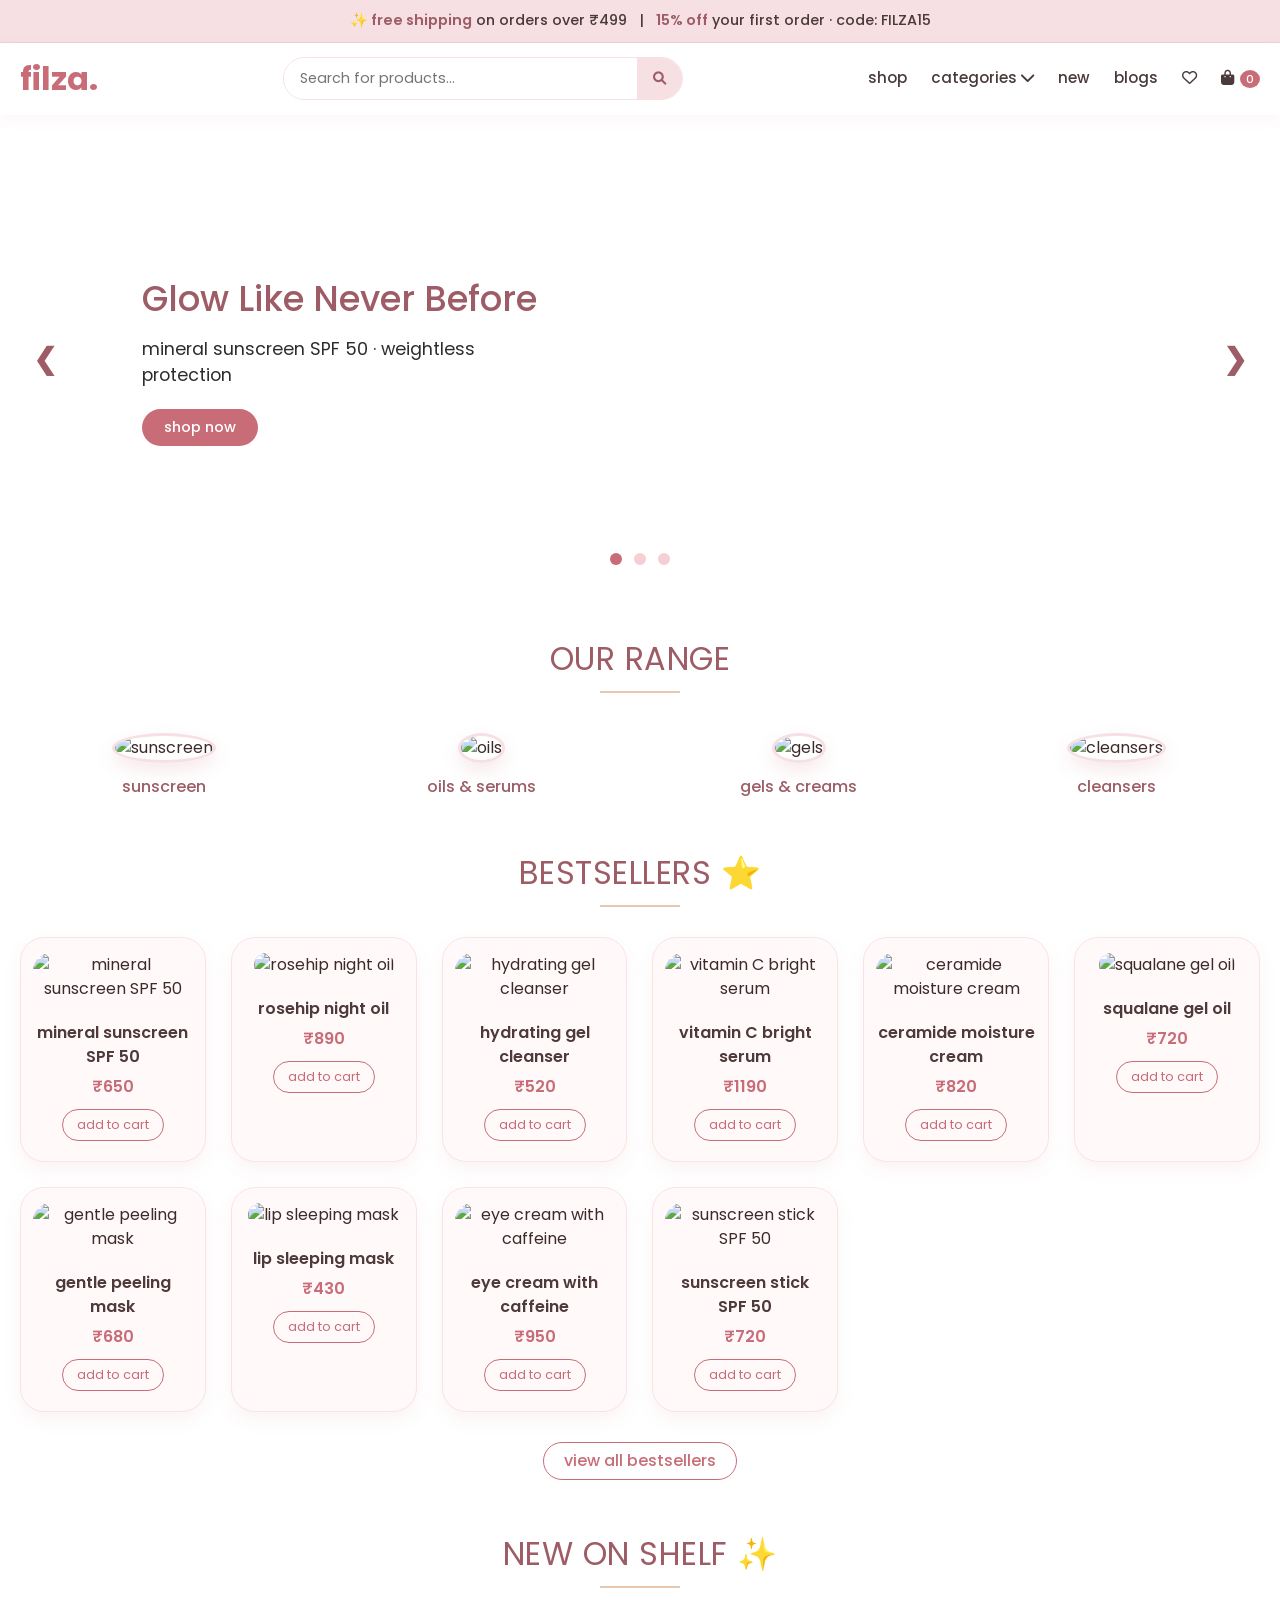
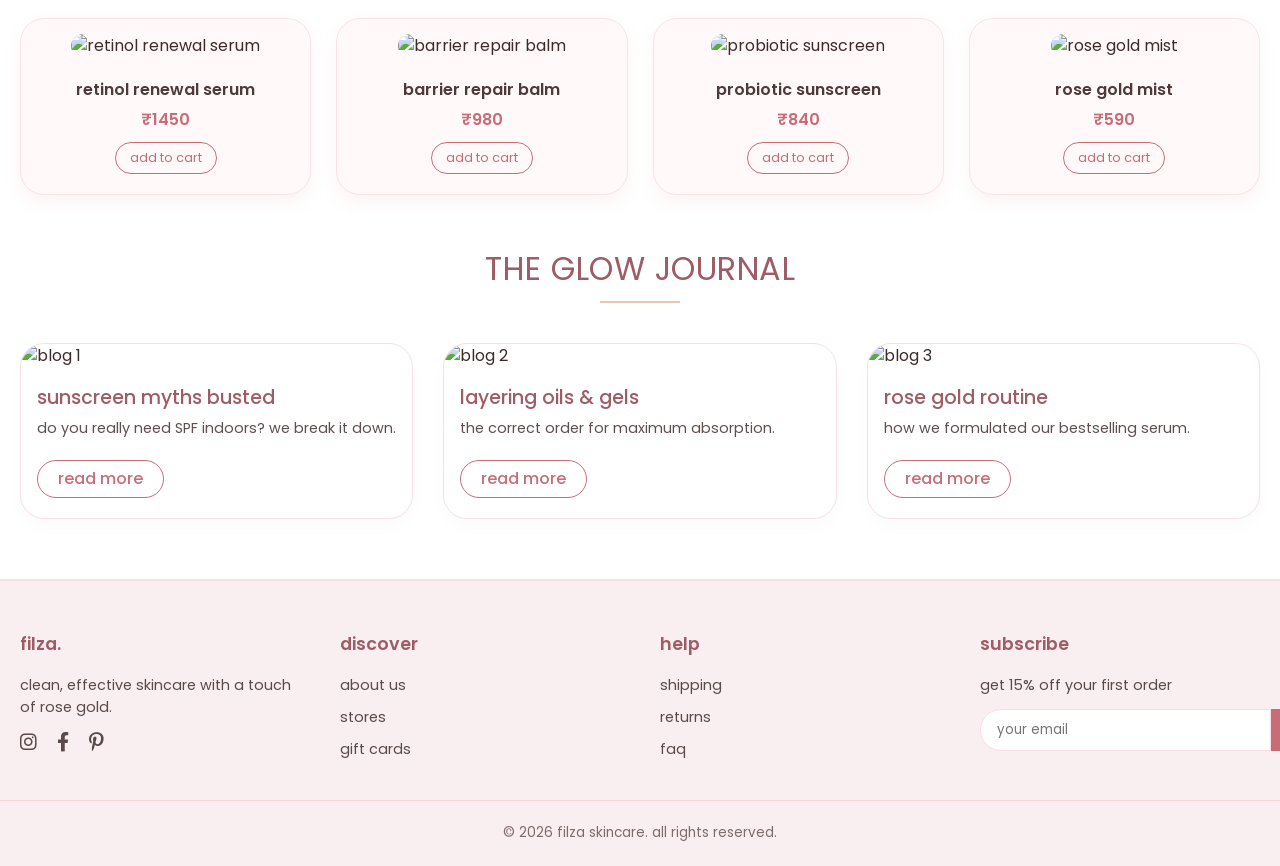
==== index.html @ 5288e11f "Website" ====
<!DOCTYPE html>
<html lang="en">
<head>
  <meta charset="UTF-8">
  <meta name="viewport" content="width=device-width, initial-scale=1.0">
  <title>Filza · rose gold skincare</title>
  <link rel="stylesheet" href="https://cdnjs.cloudflare.com/ajax/libs/font-awesome/6.0.0-beta3/css/all.min.css">
  <link href="https://fonts.googleapis.com/css2?family=Poppins:wght@300;400;500;600;700&display=swap" rel="stylesheet">
  <link rel="stylesheet" href="style.css">
</head>
<body>
  <!-- Offer strip -->
  <div class="offer-strip">
    <span>✨ free shipping</span> on orders over ₹499 &nbsp;&nbsp;|&nbsp;&nbsp; <span>15% off</span> your first order · code: FILZA15
  </div>

  <!-- Navbar with centered search -->
  <header class="navbar">
    <a href="index.html" class="logo">filza.</a>
    <div class="search-container">
      <input type="text" placeholder="Search for products..." id="search-input">
      <button id="search-btn"><i class="fas fa-search"></i></button>
    </div>
    <ul class="nav-links">
      <li><a href="products.html">shop</a></li>
      <li class="dropdown">
        <a href="#">categories <i class="fas fa-chevron-down"></i></a>
        <div class="dropdown-menu">
          <a href="products.html?cat=sunscreen">sunscreen</a>
          <a href="products.html?cat=oils">oils & serums</a>
          <a href="products.html?cat=gels">gels & moisturizers</a>
          <a href="products.html?cat=cleansers">cleansers</a>
        </div>
      </li>
      <li><a href="products.html?cat=new">new</a></li>
      <li><a href="blogs.html">blogs</a></li>
      <li><a href="wishlist.html"><i class="far fa-heart"></i></a></li>
      <li><a href="cart.html"><i class="fas fa-shopping-bag"></i> <span class="cart-count" id="cart-count">0</span></a></li>
    </ul>
  </header>

  <!-- Slideshow -->
  <section class="slideshow-container">
    <div class="slide fade" style="background-image: url('https://images.unsplash.com/photo-1556229010-6c3f2c9ca5f8?w=1200&auto=format');">
      <div class="slide-text">
        <h2>glow like never before</h2>
        <p>mineral sunscreen SPF 50 · weightless protection</p>
        <a href="products.html?cat=sunscreen" class="btn-rose">shop now</a>
      </div>
    </div>
    <div class="slide fade" style="background-image: url('https://images.unsplash.com/photo-1571781418606-5a3c8b91f9b4?w=1200&auto=format');">
      <div class="slide-text">
        <h2>rose gold rituals</h2>
        <p>new vitamin c+ serum – 15% off with code GLOW</p>
        <a href="products.html?cat=new" class="btn-rose">explore</a>
      </div>
    </div>
    <div class="slide fade" style="background-image: url('https://images.unsplash.com/photo-1598440947616-5c35b56bebec?w=1200&auto=format');">
      <div class="slide-text">
        <h2>clean beauty, happy skin</h2>
        <p>hydrating gels & ceramide creams</p>
        <a href="products.html?cat=gels" class="btn-rose">discover</a>
      </div>
    </div>
    <a class="prev" onclick="changeSlide(-1)">&#10094;</a>
    <a class="next" onclick="changeSlide(1)">&#10095;</a>
    <div class="dots">
      <span class="dot" onclick="currentSlide(1)"></span>
      <span class="dot" onclick="currentSlide(2)"></span>
      <span class="dot" onclick="currentSlide(3)"></span>
    </div>
  </section>

  <!-- Category range -->
  <section class="category-range container">
    <h2 class="section-title">our range</h2>
    <div class="category-grid">
      <a href="products.html?cat=sunscreen" class="category-card">
        <img src="https://images.unsplash.com/photo-1587583770025-32851badfeb2?w=400&auto=format" alt="sunscreen">
        <span>sunscreen</span>
      </a>
      <a href="products.html?cat=oils" class="category-card">
        <img src="https://images.unsplash.com/photo-1608571423902-eed8a5ad5a5b?w=400&auto=format" alt="oils">
        <span>oils & serums</span>
      </a>
      <a href="products.html?cat=gels" class="category-card">
        <img src="https://images.unsplash.com/photo-1620916566398-39f1143ab7be?w=400&auto=format" alt="gels">
        <span>gels & creams</span>
      </a>
      <a href="products.html?cat=cleansers" class="category-card">
        <img src="https://images.unsplash.com/photo-1556228578-567ba127e37c?w=400&auto=format" alt="cleansers">
        <span>cleansers</span>
      </a>
    </div>
  </section>

  <!-- Bestsellers (10 products) -->
  <section class="bestsellers container">
    <h2 class="section-title">bestsellers ⭐</h2>
    <div class="product-grid" id="bestseller-grid"></div>
    <div class="center-btn">
      <a href="products.html" class="btn-outline-rose">view all bestsellers</a>
    </div>
  </section>

  <!-- New launches -->
  <section class="new-launches container">
    <h2 class="section-title">new on shelf ✨</h2>
    <div class="product-grid" id="newlaunch-grid"></div>
  </section>

  <!-- Blog snippets -->
  <section class="blog-section container">
    <h2 class="section-title">the glow journal</h2>
    <div class="blog-grid">
      <article class="blog-card">
        <img src="https://images.unsplash.com/photo-1598620617137-2ab990a1b8c8?w=600&auto=format" alt="blog 1">
        <h3>sunscreen myths busted</h3>
        <p>do you really need SPF indoors? we break it down.</p>
        <a href="blogs.html" class="btn-outline-rose">read more</a>
      </article>
      <article class="blog-card">
        <img src="https://images.unsplash.com/photo-1596755094514-2b9c4fb08e92?w=600&auto=format" alt="blog 2">
        <h3>layering oils & gels</h3>
        <p>the correct order for maximum absorption.</p>
        <a href="blogs.html" class="btn-outline-rose">read more</a>
      </article>
      <article class="blog-card">
        <img src="https://images.unsplash.com/photo-1583753075967-89e7f1a3c79b?w=600&auto=format" alt="blog 3">
        <h3>rose gold routine</h3>
        <p>how we formulated our bestselling serum.</p>
        <a href="blogs.html" class="btn-outline-rose">read more</a>
      </article>
    </div>
  </section>

  <!-- Footer -->
  <footer class="footer">
    <div class="footer-content container">
      <div class="footer-col">
        <h4>filza.</h4>
        <p>clean, effective skincare with a touch of rose gold.</p>
        <div class="social-icons">
          <a href="#"><i class="fab fa-instagram"></i></a>
          <a href="#"><i class="fab fa-facebook-f"></i></a>
          <a href="#"><i class="fab fa-pinterest-p"></i></a>
        </div>
      </div>
      <div class="footer-col">
        <h4>discover</h4>
        <a href="#">about us</a>
        <a href="#">stores</a>
        <a href="#">gift cards</a>
      </div>
      <div class="footer-col">
        <h4>help</h4>
        <a href="#">shipping</a>
        <a href="#">returns</a>
        <a href="#">faq</a>
      </div>
      <div class="footer-col">
        <h4>subscribe</h4>
        <p>get 15% off your first order</p>
        <form class="newsletter" onsubmit="event.preventDefault(); alert('Subscribed (demo)');">
          <input type="email" placeholder="your email" required>
          <button type="submit"><i class="fas fa-arrow-right"></i></button>
        </form>
      </div>
    </div>
    <div class="footer-bottom">
      © 2026 filza skincare. all rights reserved.
    </div>
  </footer>

  <script src="data/products.js"></script>
  <script src="script.js"></script>
</body>
</html>
---- style.css ----
/* style.css – rose gold & white theme */

:root {
  --rose: #c86d78;
  --rose-light: #f6e0e3;
  --rose-soft: #faeff0;
  --rose-dark: #9e5d66;
  --gold-soft: #e8c7b0;
  --white-rose: #fff9fa;
}

* {
  margin: 0;
  padding: 0;
  box-sizing: border-box;
  font-family: 'Poppins', sans-serif;
}

body {
  background-color: #ffffff;
  color: #3d2b2b;
  line-height: 1.5;
}

.container {
  max-width: 1280px;
  margin: 0 auto;
  padding: 0 20px;
}

/* offer strip */
.offer-strip {
  background: var(--rose-light);
  color: #4a3a3a;
  text-align: center;
  padding: 10px 16px;
  font-size: 0.9rem;
  font-weight: 500;
  border-bottom: 1px solid #f1cfd4;
}

.offer-strip span {
  font-weight: 600;
  color: var(--rose-dark);
}

/* navbar */
.navbar {
  display: flex;
  align-items: center;
  justify-content: space-between;
  padding: 12px 20px;
  background: white;
  box-shadow: 0 4px 14px rgba(200, 109, 120, 0.06);
  position: sticky;
  top: 0;
  z-index: 10;
  flex-wrap: wrap;
}

.logo {
  font-size: 2rem;
  font-weight: 700;
  color: var(--rose);
  text-decoration: none;
  flex: 0 0 auto;
}

.search-container {
  flex: 1 1 300px;
  max-width: 400px;
  margin: 0 20px;
  display: flex;
  border: 1px solid var(--rose-light);
  border-radius: 40px;
  overflow: hidden;
  background: white;
}

.search-container input {
  flex: 1;
  border: none;
  padding: 10px 16px;
  font-size: 0.9rem;
  outline: none;
}

.search-container button {
  background: var(--rose-light);
  border: none;
  padding: 0 16px;
  cursor: pointer;
  color: var(--rose-dark);
}

.search-container button:hover {
  background: var(--rose);
  color: white;
}

.nav-links {
  display: flex;
  align-items: center;
  gap: 24px;
  list-style: none;
  font-weight: 500;
  font-size: 0.95rem;
  flex: 0 0 auto;
}

.nav-links a {
  text-decoration: none;
  color: #4a3a3a;
  transition: 0.2s;
}

.nav-links a:hover {
  color: var(--rose);
}

.dropdown {
  position: relative;
}

.dropdown-menu {
  display: none;
  position: absolute;
  top: 30px;
  left: -10px;
  background: white;
  box-shadow: 0 8px 20px rgba(0,0,0,0.05);
  border-radius: 16px;
  padding: 10px 0;
  min-width: 160px;
  border: 1px solid var(--rose-light);
  z-index: 20;
}

.dropdown:hover .dropdown-menu {
  display: flex;
  flex-direction: column;
}

.dropdown-menu a {
  padding: 8px 20px;
  font-size: 0.85rem;
  color: #5a4a4a;
}

.dropdown-menu a:hover {
  background: var(--rose-soft);
  color: var(--rose-dark);
}

.cart-count {
  background: var(--rose);
  color: white;
  border-radius: 50%;
  padding: 1px 6px;
  font-size: 0.7rem;
  margin-left: 2px;
}

/* slideshow */
.slideshow-container {
  max-width: 1280px;
  margin: 20px auto 10px;
  position: relative;
  overflow: hidden;
  border-radius: 24px;
  height: 450px;
}

.slide {
  width: 100%;
  height: 450px;
  background-size: cover;
  background-position: center 30%;
  position: absolute;
  opacity: 0;
  transition: opacity 0.8s ease-in-out;
  display: flex;
  align-items: center;
  padding-left: 8%;
}

.slide.active {
  opacity: 1;
  z-index: 1;
}

.slide-text {
  background: rgba(255, 255, 255, 0.75);
  backdrop-filter: blur(4px);
  padding: 30px 40px;
  border-radius: 32px;
  max-width: 500px;
  color: #2d2d2d;
}

.slide-text h2 {
  font-size: 2.2rem;
  font-weight: 500;
  color: var(--rose-dark);
  text-transform: capitalize;
}

.slide-text p {
  margin: 10px 0 20px;
  font-size: 1.1rem;
}

.prev, .next {
  cursor: pointer;
  position: absolute;
  top: 50%;
  transform: translateY(-50%);
  padding: 16px;
  color: var(--rose-dark);
  font-weight: bold;
  font-size: 1.8rem;
  background: rgba(255, 255, 255, 0.6);
  border-radius: 50%;
  width: 50px;
  height: 50px;
  display: flex;
  align-items: center;
  justify-content: center;
  z-index: 2;
  transition: 0.2s;
  text-decoration: none;
}

.next {
  right: 20px;
}
.prev {
  left: 20px;
}
.prev:hover, .next:hover {
  background: white;
}

.dots {
  position: absolute;
  bottom: 20px;
  left: 50%;
  transform: translateX(-50%);
  z-index: 2;
  display: flex;
  gap: 12px;
}

.dot {
  cursor: pointer;
  height: 12px;
  width: 12px;
  background-color: #f5cfd3;
  border-radius: 50%;
  display: inline-block;
  transition: 0.2s;
}

.dot.active, .dot:hover {
  background-color: var(--rose);
}

/* section titles */
.section-title {
  text-align: center;
  font-size: 2rem;
  font-weight: 400;
  color: var(--rose-dark);
  margin: 50px 0 30px;
  letter-spacing: 0.5px;
  text-transform: uppercase;
  position: relative;
}
.section-title:after {
  content: '';
  display: block;
  width: 80px;
  height: 2px;
  background: var(--gold-soft);
  margin: 8px auto 0;
}

/* category range */
.category-grid {
  display: grid;
  grid-template-columns: repeat(auto-fit, minmax(200px, 1fr));
  gap: 30px;
  margin: 40px 0;
}

.category-card {
  text-decoration: none;
  color: inherit;
  text-align: center;
  transition: transform 0.2s;
}
.category-card:hover {
  transform: translateY(-6px);
}
.category-card img {
  width: 100%;
  aspect-ratio: 1/1;
  object-fit: cover;
  border-radius: 50%;
  border: 3px solid var(--rose-light);
  box-shadow: 0 8px 18px rgba(200, 109, 120, 0.15);
}
.category-card span {
  display: block;
  margin-top: 12px;
  font-weight: 500;
  color: var(--rose-dark);
}

/* product grids */
.product-grid {
  display: grid;
  grid-template-columns: repeat(auto-fit, minmax(180px, 1fr));
  gap: 25px;
  margin: 30px 0;
}

.product-card {
  background: var(--white-rose);
  padding: 15px 12px 20px;
  border-radius: 24px;
  text-align: center;
  box-shadow: 0 8px 18px rgba(200, 109, 120, 0.08);
  transition: 0.2s;
  border: 1px solid #fae3e6;
}
.product-card:hover {
  box-shadow: 0 12px 24px rgba(200, 109, 120, 0.15);
}
.product-card img {
  width: 100%;
  aspect-ratio: 1/1;
  object-fit: cover;
  border-radius: 18px;
  margin-bottom: 12px;
}
.product-card h4 {
  font-weight: 600;
  color: #4e3a3a;
  font-size: 1rem;
  margin: 8px 0 4px;
}
.product-card .price {
  color: var(--rose);
  font-weight: 600;
  margin: 6px 0 10px;
}
.product-card button {
  background: transparent;
  border: 1.5px solid var(--rose);
  color: var(--rose);
  border-radius: 40px;
  padding: 6px 14px;
  font-size: 0.8rem;
  cursor: pointer;
  transition: 0.2s;
}
.product-card button:hover {
  background: var(--rose);
  color: white;
}

.center-btn {
  text-align: center;
  margin: 20px 0 40px;
}

/* blog grid */
.blog-grid {
  display: grid;
  grid-template-columns: repeat(auto-fit, minmax(280px, 1fr));
  gap: 30px;
  margin: 40px 0;
}
.blog-card {
  background: white;
  border-radius: 24px;
  overflow: hidden;
  box-shadow: 0 8px 18px rgba(0,0,0,0.02);
  border: 1px solid var(--rose-light);
}
.blog-card img {
  width: 100%;
  height: 200px;
  object-fit: cover;
}
.blog-card h3 {
  font-size: 1.2rem;
  font-weight: 500;
  margin: 16px 16px 6px;
  color: var(--rose-dark);
}
.blog-card p {
  margin: 0 16px 20px;
  color: #5f4f4f;
  font-size: 0.9rem;
}
.blog-card .btn-outline-rose {
  margin: 0 16px 20px;
}

/* footer */
.footer {
  background: var(--rose-soft);
  margin-top: 60px;
  padding: 50px 0 0;
  border-top: 2px solid var(--rose-light);
}
.footer-content {
  display: grid;
  grid-template-columns: repeat(auto-fit, minmax(200px, 1fr));
  gap: 40px;
}
.footer-col h4 {
  color: var(--rose-dark);
  font-weight: 600;
  margin-bottom: 18px;
  font-size: 1.1rem;
}
.footer-col a, .footer-col p {
  display: block;
  color: #5a4a4a;
  text-decoration: none;
  margin-bottom: 10px;
  font-size: 0.9rem;
}
.footer-col a:hover {
  color: var(--rose);
}
.social-icons a {
  display: inline-block;
  margin-right: 16px;
  font-size: 1.2rem;
}
.newsletter {
  display: flex;
  margin-top: 12px;
}
.newsletter input {
  flex: 1;
  padding: 10px 16px;
  border: 1px solid var(--rose-light);
  border-radius: 40px 0 0 40px;
  outline: none;
}
.newsletter button {
  background: var(--rose);
  border: none;
  color: white;
  padding: 0 18px;
  border-radius: 0 40px 40px 0;
  cursor: pointer;
}
.footer-bottom {
  text-align: center;
  padding: 22px 0;
  margin-top: 30px;
  border-top: 1px solid #fad4d9;
  font-size: 0.85rem;
  color: #7e6b6b;
}

/* buttons reused */
.btn-rose {
  background: var(--rose);
  color: white;
  border: none;
  padding: 8px 22px;
  border-radius: 40px;
  font-weight: 500;
  font-size: 0.9rem;
  cursor: pointer;
  transition: 0.2s;
  display: inline-block;
  text-decoration: none;
}
.btn-rose:hover {
  background: var(--rose-dark);
}
.btn-outline-rose {
  background: transparent;
  border: 1.5px solid var(--rose);
  color: var(--rose);
  padding: 6px 20px;
  border-radius: 40px;
  font-weight: 500;
  transition: 0.2s;
  text-decoration: none;
  display: inline-block;
}
.btn-outline-rose:hover {
  background: var(--rose-light);
}

/* cart page specific */
.cart-page {
  margin: 40px 0;
}
.cart-item {
  display: flex;
  align-items: center;
  gap: 20px;
  border-bottom: 1px solid var(--rose-light);
  padding: 20px 0;
  flex-wrap: wrap;
}
.cart-item img {
  width: 80px;
  height: 80px;
  object-fit: cover;
  border-radius: 12px;
}
.cart-item-info {
  flex: 1;
  min-width: 200px;
}
.cart-item-info h4 {
  margin-bottom: 5px;
}
.cart-item-price {
  font-weight: 600;
  color: var(--rose);
}
.cart-qty {
  display: flex;
  align-items: center;
  gap: 10px;
}
.cart-qty input {
  width: 50px;
  padding: 5px;
  border: 1px solid var(--rose-light);
  border-radius: 8px;
  text-align: center;
}
.cart-remove {
  color: var(--rose);
  cursor: pointer;
  background: none;
  border: none;
  font-size: 1.2rem;
}
.cart-total {
  text-align: right;
  font-size: 1.5rem;
  margin: 30px 0;
  font-weight: 600;
  color: var(--rose-dark);
}
.cart-actions {
  display: flex;
  justify-content: space-between;
  flex-wrap: wrap;
  gap: 20px;
}
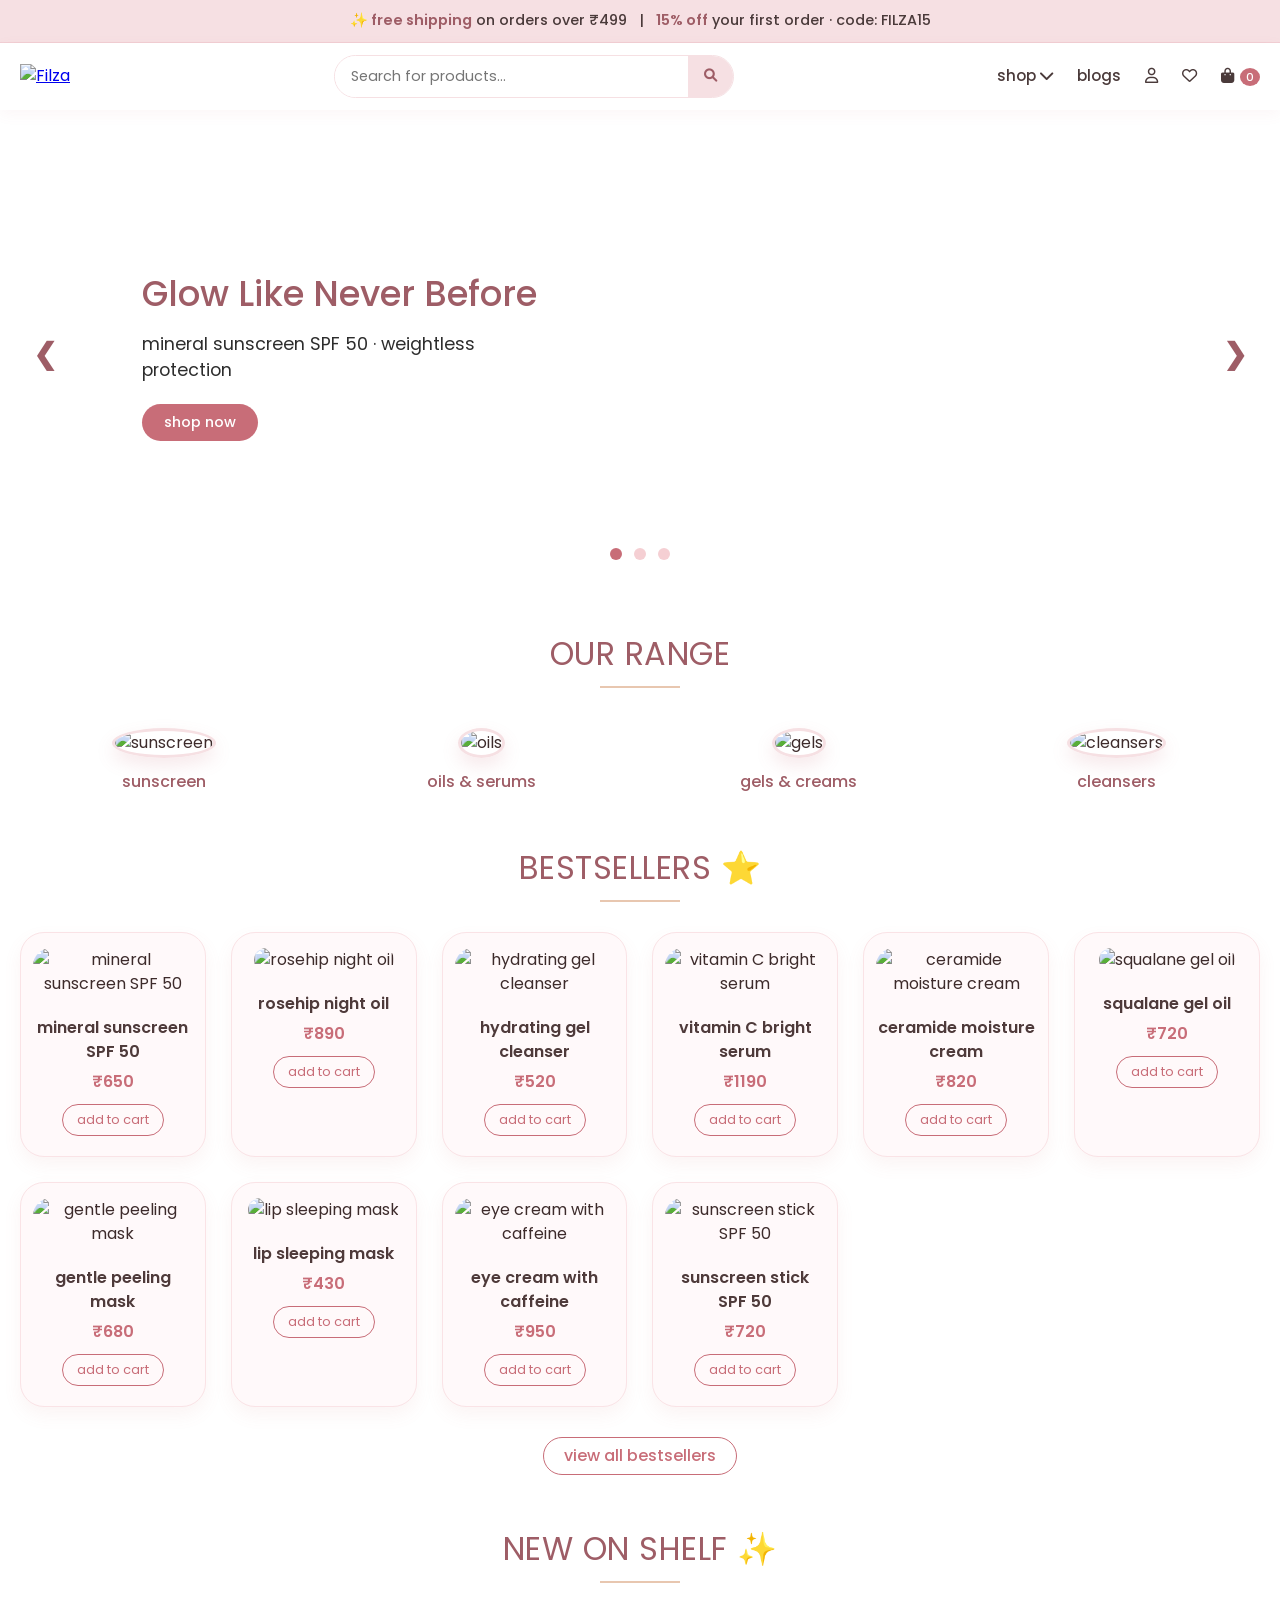
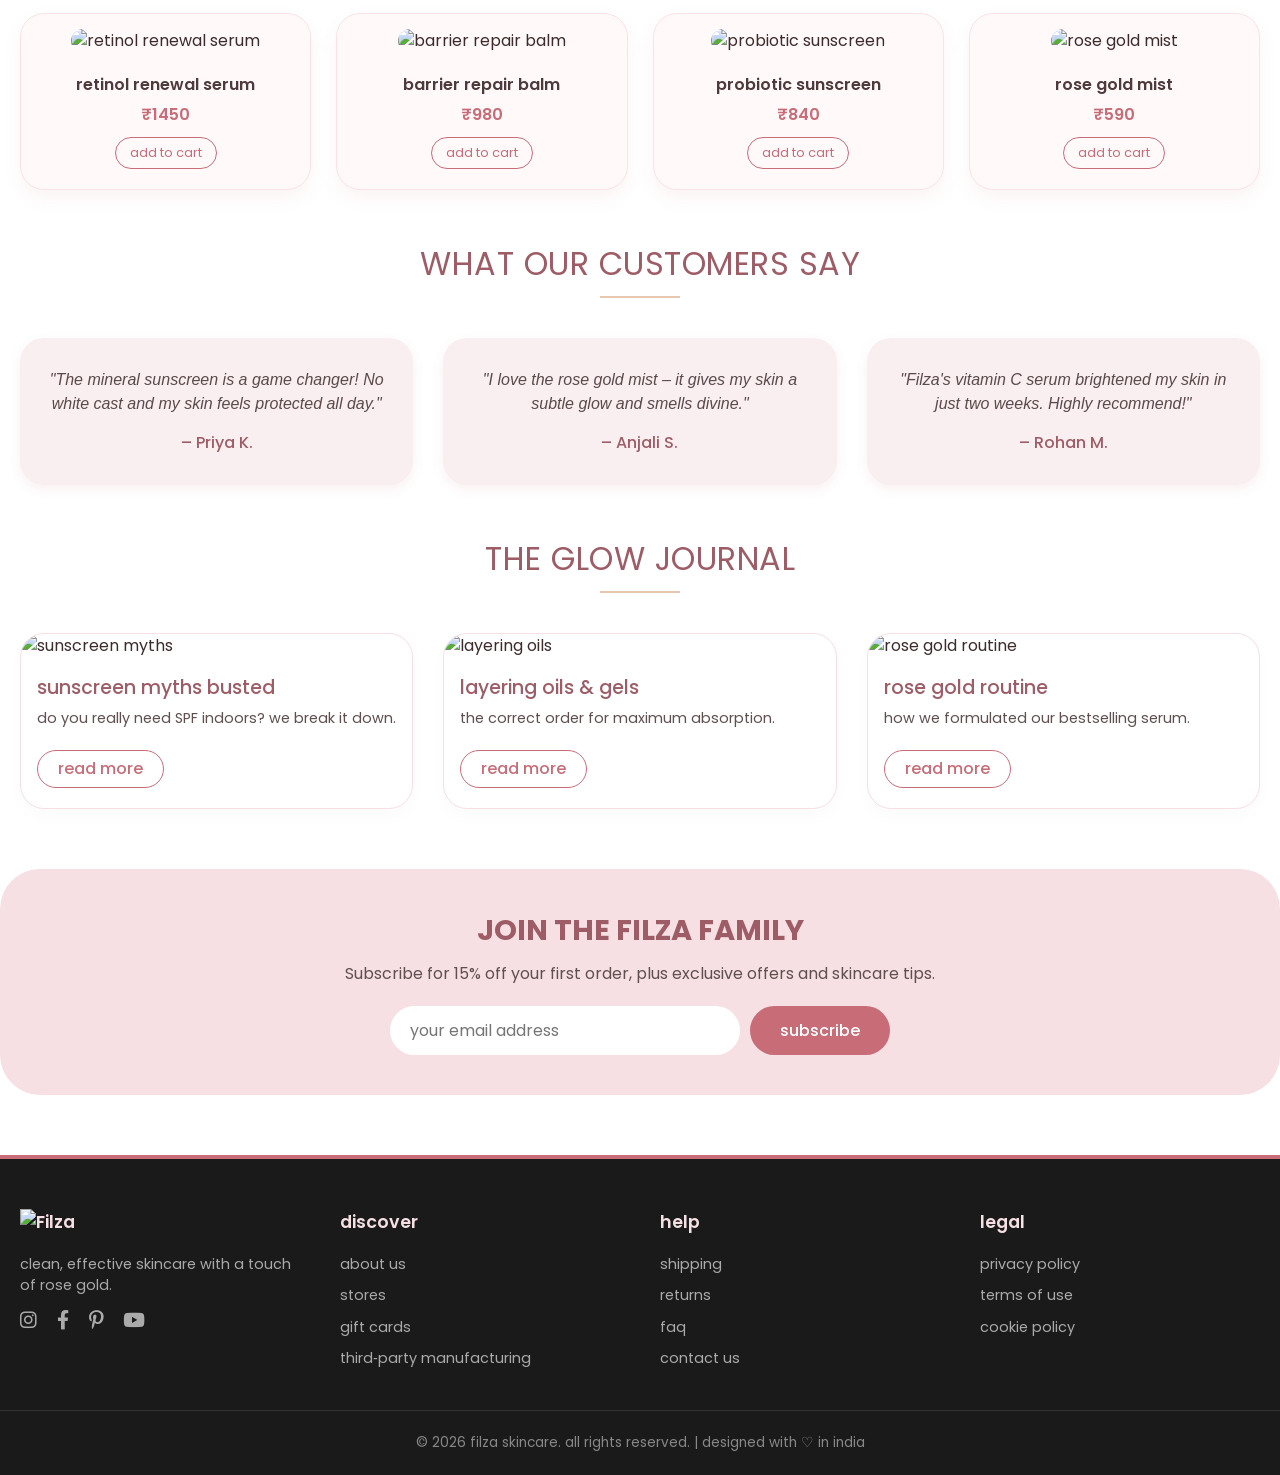
==== commit 393acf7e: "Add files via upload" ====
--- a/index.html
+++ b/index.html
@@ -4,42 +4,48 @@
   <meta charset="UTF-8">
   <meta name="viewport" content="width=device-width, initial-scale=1.0">
   <title>Filza · rose gold skincare</title>
+  <!-- Font Awesome & Google Fonts -->
   <link rel="stylesheet" href="https://cdnjs.cloudflare.com/ajax/libs/font-awesome/6.0.0-beta3/css/all.min.css">
   <link href="https://fonts.googleapis.com/css2?family=Poppins:wght@300;400;500;600;700&display=swap" rel="stylesheet">
   <link rel="stylesheet" href="style.css">
 </head>
 <body>
-  <!-- Offer strip -->
+  <!-- OFFER STRIP -->
   <div class="offer-strip">
     <span>✨ free shipping</span> on orders over ₹499 &nbsp;&nbsp;|&nbsp;&nbsp; <span>15% off</span> your first order · code: FILZA15
   </div>
 
-  <!-- Navbar with centered search -->
+  <!-- NAVBAR (with official logo) -->
   <header class="navbar">
-    <a href="index.html" class="logo">filza.</a>
+    <a href="index.html" class="logo">
+      <!-- Replace this URL with your own logo if needed -->
+      <img src="https://www.filza.in/wp-content/themes/filza/assets/images/logo.png" alt="Filza">
+    </a>
     <div class="search-container">
       <input type="text" placeholder="Search for products..." id="search-input">
       <button id="search-btn"><i class="fas fa-search"></i></button>
     </div>
     <ul class="nav-links">
-      <li><a href="products.html">shop</a></li>
       <li class="dropdown">
-        <a href="#">categories <i class="fas fa-chevron-down"></i></a>
+        <a href="#">shop <i class="fas fa-chevron-down"></i></a>
         <div class="dropdown-menu">
+          <a href="products.html">all products</a>
           <a href="products.html?cat=sunscreen">sunscreen</a>
           <a href="products.html?cat=oils">oils & serums</a>
           <a href="products.html?cat=gels">gels & moisturizers</a>
           <a href="products.html?cat=cleansers">cleansers</a>
+          <a href="products.html?cat=new">new launches</a>
+          <a href="manufacturing.html">third‑party manufacturing</a>
         </div>
       </li>
-      <li><a href="products.html?cat=new">new</a></li>
       <li><a href="blogs.html">blogs</a></li>
+      <li><a href="profile.html"><i class="far fa-user"></i></a></li>
       <li><a href="wishlist.html"><i class="far fa-heart"></i></a></li>
       <li><a href="cart.html"><i class="fas fa-shopping-bag"></i> <span class="cart-count" id="cart-count">0</span></a></li>
     </ul>
   </header>
 
-  <!-- Slideshow -->
+  <!-- SLIDESHOW (banners) – replace images as needed -->
   <section class="slideshow-container">
     <div class="slide fade" style="background-image: url('https://images.unsplash.com/photo-1556229010-6c3f2c9ca5f8?w=1200&auto=format');">
       <div class="slide-text">
@@ -71,7 +77,7 @@
     </div>
   </section>
 
-  <!-- Category range -->
+  <!-- CATEGORY RANGE (images made smaller via CSS) -->
   <section class="category-range container">
     <h2 class="section-title">our range</h2>
     <div class="category-grid">
@@ -94,7 +100,7 @@
     </div>
   </section>
 
-  <!-- Bestsellers (10 products) -->
+  <!-- BESTSELLERS (10 products) -->
   <section class="bestsellers container">
     <h2 class="section-title">bestsellers ⭐</h2>
     <div class="product-grid" id="bestseller-grid"></div>
@@ -103,30 +109,49 @@
     </div>
   </section>
 
-  <!-- New launches -->
+  <!-- NEW LAUNCHES -->
   <section class="new-launches container">
     <h2 class="section-title">new on shelf ✨</h2>
     <div class="product-grid" id="newlaunch-grid"></div>
   </section>
 
-  <!-- Blog snippets -->
+  <!-- TESTIMONIALS -->
+  <section class="testimonials container">
+    <h2 class="section-title">what our customers say</h2>
+    <div class="testimonial-grid">
+      <div class="testimonial-card">
+        <p>"The mineral sunscreen is a game changer! No white cast and my skin feels protected all day."</p>
+        <h4>– Priya K.</h4>
+      </div>
+      <div class="testimonial-card">
+        <p>"I love the rose gold mist – it gives my skin a subtle glow and smells divine."</p>
+        <h4>– Anjali S.</h4>
+      </div>
+      <div class="testimonial-card">
+        <p>"Filza's vitamin C serum brightened my skin in just two weeks. Highly recommend!"</p>
+        <h4>– Rohan M.</h4>
+      </div>
+    </div>
+  </section>
+
+  <!-- BLOG SNIPPETS (latest blogs) -->
   <section class="blog-section container">
     <h2 class="section-title">the glow journal</h2>
     <div class="blog-grid">
       <article class="blog-card">
-        <img src="https://images.unsplash.com/photo-1598620617137-2ab990a1b8c8?w=600&auto=format" alt="blog 1">
+        <img src="https://images.unsplash.com/photo-1598620617137-2ab990a1b8c8?w=600&auto=format" alt="sunscreen myths">
         <h3>sunscreen myths busted</h3>
         <p>do you really need SPF indoors? we break it down.</p>
         <a href="blogs.html" class="btn-outline-rose">read more</a>
       </article>
       <article class="blog-card">
-        <img src="https://images.unsplash.com/photo-1596755094514-2b9c4fb08e92?w=600&auto=format" alt="blog 2">
+        <img src="https://images.unsplash.com/photo-1596755094514-2b9c4fb08e92?w=600&auto=format" alt="layering oils">
         <h3>layering oils & gels</h3>
         <p>the correct order for maximum absorption.</p>
         <a href="blogs.html" class="btn-outline-rose">read more</a>
       </article>
       <article class="blog-card">
-        <img src="https://images.unsplash.com/photo-1583753075967-89e7f1a3c79b?w=600&auto=format" alt="blog 3">
+        <img src="https://images.unsplash.com/photo-1583753075967-89e7f1a3c79b?w=600&auto=format" alt="rose gold routine">
         <h3>rose gold routine</h3>
         <p>how we formulated our bestselling serum.</p>
         <a href="blogs.html" class="btn-outline-rose">read more</a>
@@ -134,16 +159,30 @@
     </div>
   </section>
 
-  <!-- Footer -->
+  <!-- NEWSLETTER SECTION -->
+  <section class="newsletter-section container">
+    <div class="newsletter-content">
+      <h3>join the filza family</h3>
+      <p>Subscribe for 15% off your first order, plus exclusive offers and skincare tips.</p>
+      <form class="newsletter-form" onsubmit="event.preventDefault(); alert('Thanks for subscribing!');">
+        <input type="email" placeholder="your email address" required>
+        <button type="submit" class="btn-rose">subscribe</button>
+      </form>
+    </div>
+  </section>
+
+  <!-- FOOTER (matching filza.in style) -->
   <footer class="footer">
     <div class="footer-content container">
       <div class="footer-col">
-        <h4>filza.</h4>
+        <!-- Footer logo – you can use the same image or text -->
+        <h4><img src="https://www.filza.in/wp-content/themes/filza/assets/images/logo.png" alt="Filza" style="height:30px;"></h4>
         <p>clean, effective skincare with a touch of rose gold.</p>
         <div class="social-icons">
           <a href="#"><i class="fab fa-instagram"></i></a>
           <a href="#"><i class="fab fa-facebook-f"></i></a>
           <a href="#"><i class="fab fa-pinterest-p"></i></a>
+          <a href="#"><i class="fab fa-youtube"></i></a>
         </div>
       </div>
       <div class="footer-col">
@@ -151,27 +190,28 @@
         <a href="#">about us</a>
         <a href="#">stores</a>
         <a href="#">gift cards</a>
+        <a href="manufacturing.html">third‑party manufacturing</a>
       </div>
       <div class="footer-col">
         <h4>help</h4>
         <a href="#">shipping</a>
         <a href="#">returns</a>
         <a href="#">faq</a>
-      </div>
-      <div class="footer-col">
-        <h4>subscribe</h4>
-        <p>get 15% off your first order</p>
-        <form class="newsletter" onsubmit="event.preventDefault(); alert('Subscribed (demo)');">
-          <input type="email" placeholder="your email" required>
-          <button type="submit"><i class="fas fa-arrow-right"></i></button>
-        </form>
+        <a href="#">contact us</a>
+      </div>
+      <div class="footer-col">
+        <h4>legal</h4>
+        <a href="#">privacy policy</a>
+        <a href="#">terms of use</a>
+        <a href="#">cookie policy</a>
       </div>
     </div>
     <div class="footer-bottom">
-      © 2026 filza skincare. all rights reserved.
+      <p>© 2026 filza skincare. all rights reserved. | designed with ♡ in india</p>
     </div>
   </footer>
 
+  <!-- SCRIPTS -->
   <script src="data/products.js"></script>
   <script src="script.js"></script>
 </body>
--- a/style.css
+++ b/style.css
@@ -1,5 +1,4 @@
 /* style.css – rose gold & white theme */
-
 :root {
   --rose: #c86d78;
   --rose-light: #f6e0e3;
@@ -58,12 +57,9 @@
   flex-wrap: wrap;
 }
 
-.logo {
-  font-size: 2rem;
-  font-weight: 700;
-  color: var(--rose);
-  text-decoration: none;
-  flex: 0 0 auto;
+.logo img {
+  height: 40px;
+  width: auto;
 }
 
 .search-container {
@@ -131,7 +127,7 @@
   box-shadow: 0 8px 20px rgba(0,0,0,0.05);
   border-radius: 16px;
   padding: 10px 0;
-  min-width: 160px;
+  min-width: 180px;
   border: 1px solid var(--rose-light);
   z-index: 20;
 }
@@ -285,10 +281,10 @@
   margin: 8px auto 0;
 }
 
-/* category range */
+/* category range – images made smaller */
 .category-grid {
   display: grid;
-  grid-template-columns: repeat(auto-fit, minmax(200px, 1fr));
+  grid-template-columns: repeat(auto-fit, minmax(150px, 1fr));
   gap: 30px;
   margin: 40px 0;
 }
@@ -304,11 +300,13 @@
 }
 .category-card img {
   width: 100%;
+  max-width: 150px;          /* ← reduced size */
   aspect-ratio: 1/1;
   object-fit: cover;
   border-radius: 50%;
   border: 3px solid var(--rose-light);
   box-shadow: 0 8px 18px rgba(200, 109, 120, 0.15);
+  margin: 0 auto;
 }
 .category-card span {
   display: block;
@@ -375,7 +373,31 @@
   margin: 20px 0 40px;
 }
 
-/* blog grid */
+/* testimonials */
+.testimonial-grid {
+  display: grid;
+  grid-template-columns: repeat(auto-fit, minmax(250px, 1fr));
+  gap: 30px;
+  margin: 40px 0;
+}
+.testimonial-card {
+  background: var(--rose-soft);
+  padding: 30px 20px;
+  border-radius: 24px;
+  text-align: center;
+  box-shadow: 0 4px 12px rgba(200,109,120,0.1);
+}
+.testimonial-card p {
+  font-style: italic;
+  color: #5a4a4a;
+  margin-bottom: 15px;
+}
+.testimonial-card h4 {
+  color: var(--rose-dark);
+  font-weight: 500;
+}
+
+/* blog snippets */
 .blog-grid {
   display: grid;
   grid-template-columns: repeat(auto-fit, minmax(280px, 1fr));
@@ -409,30 +431,72 @@
   margin: 0 16px 20px;
 }
 
+/* newsletter section */
+.newsletter-section {
+  margin: 60px auto;
+  background: var(--rose-light);
+  border-radius: 40px;
+  padding: 40px 20px;
+  text-align: center;
+}
+.newsletter-content h3 {
+  font-size: 1.8rem;
+  color: var(--rose-dark);
+  margin-bottom: 10px;
+  text-transform: uppercase;
+}
+.newsletter-content p {
+  color: #5f4f4f;
+  margin-bottom: 20px;
+}
+.newsletter-form {
+  display: flex;
+  max-width: 500px;
+  margin: 0 auto;
+  gap: 10px;
+  flex-wrap: wrap;
+  justify-content: center;
+}
+.newsletter-form input {
+  flex: 1;
+  min-width: 250px;
+  padding: 12px 20px;
+  border: none;
+  border-radius: 40px;
+  outline: none;
+  font-size: 1rem;
+}
+.newsletter-form button {
+  padding: 12px 30px;
+  font-size: 1rem;
+}
+
 /* footer */
 .footer {
-  background: var(--rose-soft);
-  margin-top: 60px;
+  background: #1a1a1a;
+  color: #f0f0f0;
   padding: 50px 0 0;
-  border-top: 2px solid var(--rose-light);
+  border-top: 4px solid var(--rose);
 }
 .footer-content {
   display: grid;
   grid-template-columns: repeat(auto-fit, minmax(200px, 1fr));
   gap: 40px;
+  color: #ddd;
 }
 .footer-col h4 {
-  color: var(--rose-dark);
+  color: var(--rose-light);
   font-weight: 600;
   margin-bottom: 18px;
   font-size: 1.1rem;
 }
 .footer-col a, .footer-col p {
   display: block;
-  color: #5a4a4a;
+  color: #aaa;
   text-decoration: none;
   margin-bottom: 10px;
   font-size: 0.9rem;
+  transition: 0.2s;
 }
 .footer-col a:hover {
   color: var(--rose);
@@ -441,33 +505,18 @@
   display: inline-block;
   margin-right: 16px;
   font-size: 1.2rem;
-}
-.newsletter {
-  display: flex;
-  margin-top: 12px;
-}
-.newsletter input {
-  flex: 1;
-  padding: 10px 16px;
-  border: 1px solid var(--rose-light);
-  border-radius: 40px 0 0 40px;
-  outline: none;
-}
-.newsletter button {
-  background: var(--rose);
-  border: none;
-  color: white;
-  padding: 0 18px;
-  border-radius: 0 40px 40px 0;
-  cursor: pointer;
+  color: #aaa;
+}
+.social-icons a:hover {
+  color: var(--rose);
 }
 .footer-bottom {
   text-align: center;
   padding: 22px 0;
   margin-top: 30px;
-  border-top: 1px solid #fad4d9;
+  border-top: 1px solid #333;
   font-size: 0.85rem;
-  color: #7e6b6b;
+  color: #888;
 }
 
 /* buttons reused */
@@ -502,64 +551,15 @@
   background: var(--rose-light);
 }
 
-/* cart page specific */
-.cart-page {
-  margin: 40px 0;
-}
-.cart-item {
-  display: flex;
-  align-items: center;
-  gap: 20px;
-  border-bottom: 1px solid var(--rose-light);
-  padding: 20px 0;
-  flex-wrap: wrap;
-}
-.cart-item img {
-  width: 80px;
-  height: 80px;
-  object-fit: cover;
-  border-radius: 12px;
-}
-.cart-item-info {
-  flex: 1;
-  min-width: 200px;
-}
-.cart-item-info h4 {
-  margin-bottom: 5px;
-}
-.cart-item-price {
-  font-weight: 600;
-  color: var(--rose);
-}
-.cart-qty {
-  display: flex;
-  align-items: center;
-  gap: 10px;
-}
-.cart-qty input {
-  width: 50px;
-  padding: 5px;
-  border: 1px solid var(--rose-light);
-  border-radius: 8px;
-  text-align: center;
-}
-.cart-remove {
-  color: var(--rose);
-  cursor: pointer;
-  background: none;
-  border: none;
-  font-size: 1.2rem;
-}
-.cart-total {
-  text-align: right;
-  font-size: 1.5rem;
-  margin: 30px 0;
-  font-weight: 600;
-  color: var(--rose-dark);
-}
-.cart-actions {
-  display: flex;
-  justify-content: space-between;
-  flex-wrap: wrap;
-  gap: 20px;
-}+/* cart page */
+.cart-page { margin: 40px 0; }
+.cart-item { display: flex; align-items: center; gap: 20px; border-bottom: 1px solid var(--rose-light); padding: 20px 0; flex-wrap: wrap; }
+.cart-item img { width: 80px; height: 80px; object-fit: cover; border-radius: 12px; }
+.cart-item-info { flex: 1; min-width: 200px; }
+.cart-item-info h4 { margin-bottom: 5px; }
+.cart-item-price { font-weight: 600; color: var(--rose); }
+.cart-qty { display: flex; align-items: center; gap: 10px; }
+.cart-qty input { width: 50px; padding: 5px; border: 1px solid var(--rose-light); border-radius: 8px; text-align: center; }
+.cart-remove { color: var(--rose); cursor: pointer; background: none; border: none; font-size: 1.2rem; }
+.cart-total { text-align: right; font-size: 1.5rem; margin: 30px 0; font-weight: 600; color: var(--rose-dark); }
+.cart-actions { display: flex; justify-content: space-between; flex-wrap: wrap; gap: 20px; }
